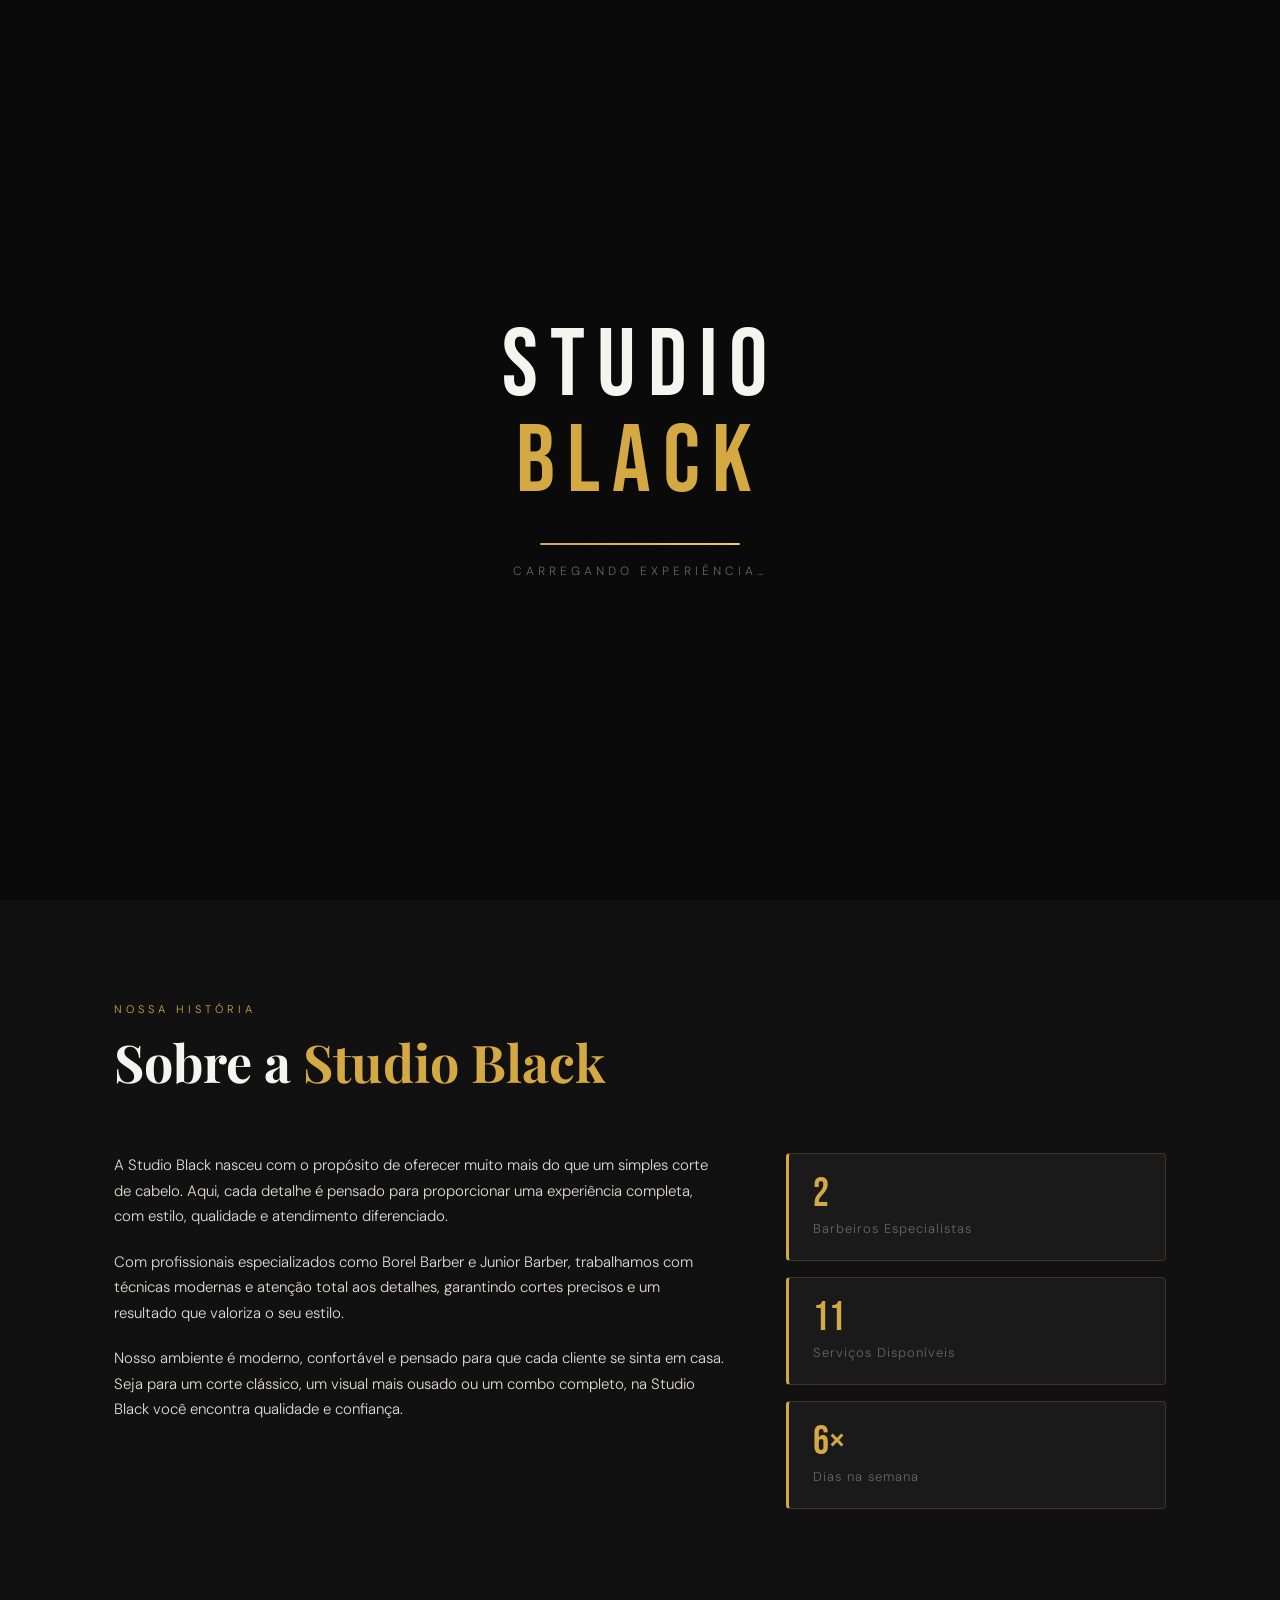
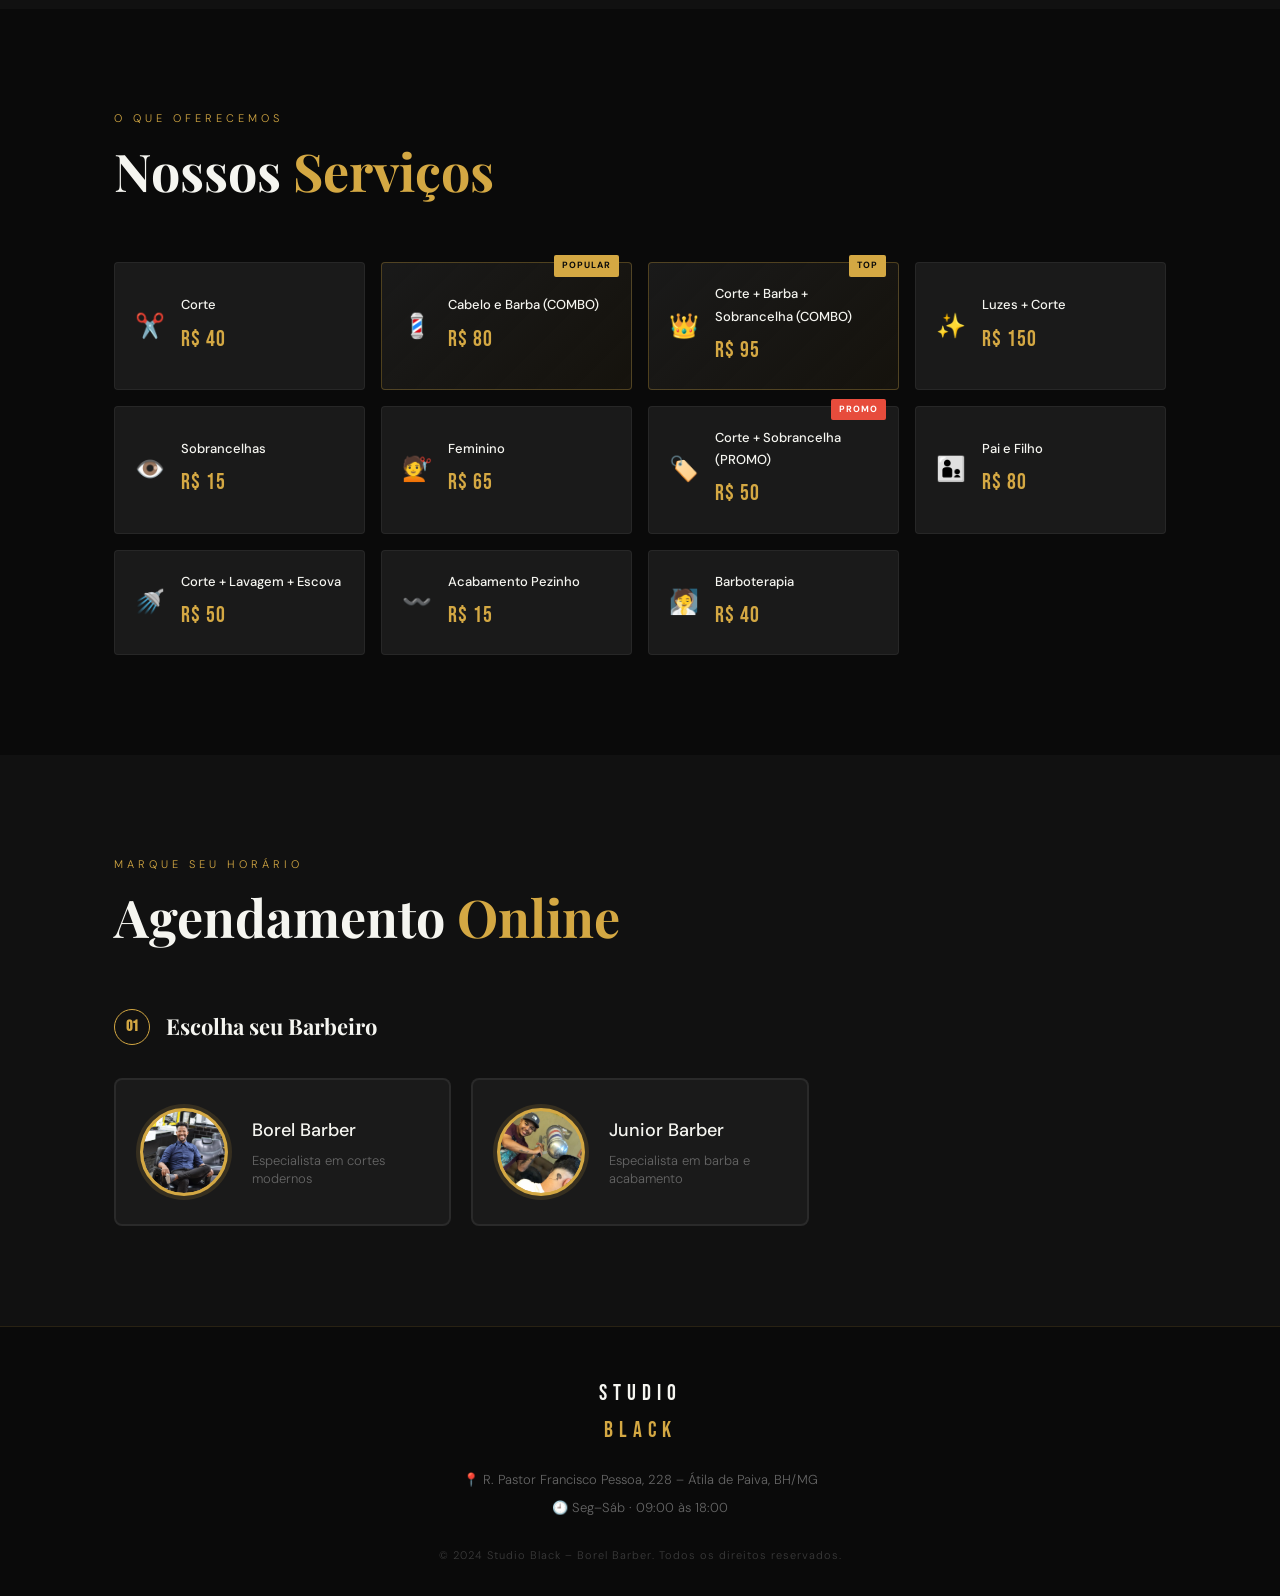
==== docs/index.html @ de5597bc "Resolvendo Erros" ====
<!DOCTYPE html>
<html lang="pt-BR">

<head>
  <meta charset="UTF-8" />
  <meta name="viewport" content="width=device-width, initial-scale=1.0" />
  <title>Studio Black – Borel Barber</title>
  <link rel="preconnect" href="https://fonts.googleapis.com">
  <link rel="preconnect" href="https://fonts.gstatic.com" crossorigin>
  <link
    href="https://fonts.googleapis.com/css2?family=Bebas+Neue&family=Playfair+Display:ital,wght@0,400;0,700;1,400&family=DM+Sans:wght@300;400;500&display=swap"
    rel="stylesheet">
  <link rel="stylesheet" href="style.css" />
</head>

<body>

  <!-- ===== LOADER ===== -->
  <div id="loader">
    <div class="loader-inner">
      <div class="loader-logo">
        <span class="loader-sb">STUDIO</span>
        <span class="loader-black">BLACK</span>
      </div>
      <div class="loader-bar-track">
        <div class="loader-bar"></div>
      </div>
      <p class="loader-tagline">Carregando experiência…</p>
    </div>
  </div>

  <!-- ===== HEADER ===== -->
  <header id="header">
    <div class="header-inner">
      <div class="logo">
        <span class="logo-studio">STUDIO</span>
        <span class="logo-black">BLACK</span>
      </div>
      <nav>
        <a href="#sobre">Sobre</a>
        <a href="#servicos">Serviços</a>
        <a href="#agendar" class="nav-cta">Agendar</a>
      </nav>
    </div>
  </header>

  <!-- ===== HERO ===== -->
  <section id="hero">
    <div class="hero-bg-text">BARBER</div>
    <div class="hero-content">
      <p class="hero-sub reveal">Belo Horizonte · Est. 2024</p>
      <h1 class="hero-title reveal">
        <span>Precisão.</span>
        <span class="gold">Estilo.</span>
        <span>Confiança.</span>
      </h1>
      <p class="hero-desc reveal">Experiência premium em cada detalhe do seu visual.</p>
      <a href="#agendar" class="btn-primary reveal">Agendar Agora</a>
    </div>
    <div class="hero-deco">
      <div class="deco-line"></div>
      <div class="deco-circle"></div>
    </div>
    <div class="hero-address reveal">
      <svg width="14" height="14" viewBox="0 0 24 24" fill="none" stroke="currentColor" stroke-width="2">
        <path d="M21 10c0 7-9 13-9 13s-9-6-9-13a9 9 0 0118 0z" />
        <circle cx="12" cy="10" r="3" />
      </svg>
      R. Pastor Francisco Pessoa, 228 – Átila de Paiva, BH/MG
    </div>
  </section>

  <!-- ===== SOBRE ===== -->
  <section id="sobre">
    <div class="container">
      <div class="section-label">Nossa História</div>
      <h2 class="section-title">Sobre a <span class="gold">Studio Black</span></h2>
      <div class="sobre-grid">
        <div class="sobre-text">
          <p>A Studio Black nasceu com o propósito de oferecer muito mais do que um simples corte de cabelo. Aqui, cada
            detalhe é pensado para proporcionar uma experiência completa, com estilo, qualidade e atendimento
            diferenciado.</p>
          <p>Com profissionais especializados como Borel Barber e Junior Barber, trabalhamos com técnicas modernas e
            atenção total aos detalhes, garantindo cortes precisos e um resultado que valoriza o seu estilo.</p>
          <p>Nosso ambiente é moderno, confortável e pensado para que cada cliente se sinta em casa. Seja para um corte
            clássico, um visual mais ousado ou um combo completo, na Studio Black você encontra qualidade e confiança.
          </p>
        </div>
        <div class="sobre-stats">
          <div class="stat-card">
            <span class="stat-num">2</span>
            <span class="stat-label">Barbeiros Especialistas</span>
          </div>
          <div class="stat-card">
            <span class="stat-num">11</span>
            <span class="stat-label">Serviços Disponíveis</span>
          </div>
          <div class="stat-card">
            <span class="stat-num">6×</span>
            <span class="stat-label">Dias na semana</span>
          </div>
        </div>
      </div>
    </div>
  </section>

  <!-- ===== SERVIÇOS ===== -->
  <section id="servicos">
    <div class="container">
      <div class="section-label">O que oferecemos</div>
      <h2 class="section-title">Nossos <span class="gold">Serviços</span></h2>
      <div class="servicos-grid">
        <div class="servico-card">
          <div class="servico-icon">✂️</div>
          <div class="servico-info">
            <span class="servico-nome">Corte</span>
            <span class="servico-preco">R$ 40</span>
          </div>
        </div>
        <div class="servico-card highlight">
          <div class="servico-icon">💈</div>
          <div class="servico-info">
            <span class="servico-nome">Cabelo e Barba (COMBO)</span>
            <span class="servico-preco">R$ 80</span>
          </div>
          <span class="badge">Popular</span>
        </div>
        <div class="servico-card highlight">
          <div class="servico-icon">👑</div>
          <div class="servico-info">
            <span class="servico-nome">Corte + Barba + Sobrancelha (COMBO)</span>
            <span class="servico-preco">R$ 95</span>
          </div>
          <span class="badge">Top</span>
        </div>
        <div class="servico-card">
          <div class="servico-icon">✨</div>
          <div class="servico-info">
            <span class="servico-nome">Luzes + Corte</span>
            <span class="servico-preco">R$ 150</span>
          </div>
        </div>
        <div class="servico-card">
          <div class="servico-icon">👁️</div>
          <div class="servico-info">
            <span class="servico-nome">Sobrancelhas</span>
            <span class="servico-preco">R$ 15</span>
          </div>
        </div>
        <div class="servico-card">
          <div class="servico-icon">💇</div>
          <div class="servico-info">
            <span class="servico-nome">Feminino</span>
            <span class="servico-preco">R$ 65</span>
          </div>
        </div>
        <div class="servico-card">
          <div class="servico-icon">🏷️</div>
          <div class="servico-info">
            <span class="servico-nome">Corte + Sobrancelha (PROMO)</span>
            <span class="servico-preco">R$ 50</span>
          </div>
          <span class="badge promo">Promo</span>
        </div>
        <div class="servico-card">
          <div class="servico-icon">👨‍👦</div>
          <div class="servico-info">
            <span class="servico-nome">Pai e Filho</span>
            <span class="servico-preco">R$ 80</span>
          </div>
        </div>
        <div class="servico-card">
          <div class="servico-icon">🚿</div>
          <div class="servico-info">
            <span class="servico-nome">Corte + Lavagem + Escova</span>
            <span class="servico-preco">R$ 50</span>
          </div>
        </div>
        <div class="servico-card">
          <div class="servico-icon">〰️</div>
          <div class="servico-info">
            <span class="servico-nome">Acabamento Pezinho</span>
            <span class="servico-preco">R$ 15</span>
          </div>
        </div>
        <div class="servico-card">
          <div class="servico-icon">🧖</div>
          <div class="servico-info">
            <span class="servico-nome">Barboterapia</span>
            <span class="servico-preco">R$ 40</span>
          </div>
        </div>
      </div>
    </div>
  </section>

  <!-- ===== AGENDAMENTO ===== -->
  <section id="agendar">
    <div class="container">
      <div class="section-label">Marque seu horário</div>
      <h2 class="section-title">Agendamento <span class="gold">Online</span></h2>

      <!-- PASSO 1: Escolher Barbeiro -->
      <div id="step1" class="step active">
        <h3 class="step-title"><span class="step-num">01</span> Escolha seu Barbeiro</h3>
        <div class="barbeiros-grid">
          <div class="barbeiro-card" data-barbeiro="Borel Barber" data-tel="553181126249"
            onclick="selecionarBarbeiro(this)">
            <div class="barbeiro-avatar">
              <img src="borel.jpeg" alt="Borel Barber"
                onerror="this.style.display='none';this.parentElement.setAttribute('data-fallback','B')" />
            </div>
            <div class="barbeiro-info">
              <h4>Borel Barber</h4>
              <p>Especialista em cortes modernos</p>
            </div>
            <div class="barbeiro-check">✓</div>
          </div>
          <div class="barbeiro-card" data-barbeiro="Junior Barber" data-tel="553192027328"
            onclick="selecionarBarbeiro(this)">
            <div class="barbeiro-avatar">
              <img src="junior.jpeg" alt="Junior Barber"
                onerror="this.style.display='none';this.parentElement.setAttribute('data-fallback','J')" />
            </div>
            <div class="barbeiro-info">
              <h4>Junior Barber</h4>
              <p>Especialista em barba e acabamento</p>
            </div>
            <div class="barbeiro-check">✓</div>
          </div>
        </div>
      </div>

      <!-- PASSO 2: Escolher Serviço -->
      <div id="step2" class="step">
        <h3 class="step-title"><span class="step-num">02</span> Escolha o Serviço</h3>
        <div class="servicos-lista" id="servicos-lista">
          <!-- gerado via JS -->
        </div>
        <button class="btn-back" onclick="voltarStep(1)">← Voltar</button>
      </div>

      <!-- PASSO 3: Escolher Data -->
      <div id="step3" class="step">
        <h3 class="step-title"><span class="step-num">03</span> Escolha a Data</h3>
        <div class="calendario" id="calendario">
          <!-- gerado via JS -->
        </div>
        <button class="btn-back" onclick="voltarStep(2)">← Voltar</button>
      </div>

      <!-- PASSO 4: Escolher Horário -->
      <div id="step4" class="step">
        <h3 class="step-title"><span class="step-num">04</span> Escolha o Horário</h3>
        <div id="horarios-loading" class="loading-msg" style="display:none">
          <div class="spinner"></div> Verificando horários disponíveis…
        </div>
        <div class="horarios-grid" id="horarios-grid">
          <!-- gerado via JS -->
        </div>
        <button class="btn-back" onclick="voltarStep(3)">← Voltar</button>
      </div>

      <!-- RESUMO -->
      <div id="step-resumo" class="step">
        <h3 class="step-title"><span class="step-num">✓</span> Confirme seu Agendamento</h3>
        <div class="resumo-card">
          <div class="resumo-linha"><span>Barbeiro</span><strong id="r-barbeiro">—</strong></div>
          <div class="resumo-linha"><span>Serviço</span><strong id="r-servico">—</strong></div>
          <div class="resumo-linha"><span>Data</span><strong id="r-data">—</strong></div>
          <div class="resumo-linha"><span>Horário</span><strong id="r-horario">—</strong></div>
        </div>
        <div id="resumo-feedback" class="resumo-feedback"></div>
        <div class="resumo-actions">
          <button class="btn-back" onclick="voltarStep(4)">← Voltar</button>
          <button class="btn-primary" id="btn-confirmar" onclick="confirmarAgendamento()">
            Confirmar e ir ao WhatsApp
          </button>
        </div>
      </div>

    </div>
  </section>

  <!-- ===== FOOTER ===== -->
  <footer>
    <div class="container footer-inner">
      <div class="footer-logo">
        <span class="logo-studio">STUDIO</span>
        <span class="logo-black">BLACK</span>
      </div>
      <div class="footer-info">
        <p>📍 R. Pastor Francisco Pessoa, 228 – Átila de Paiva, BH/MG</p>
        <p>🕘 Seg–Sáb · 09:00 às 18:00</p>
      </div>
      <div class="footer-copy">
        © 2024 Studio Black – Borel Barber. Todos os direitos reservados.
      </div>
    </div>
  </footer>

  <script src="script.js"></script>
</body>

</html>
---- docs/style.css ----
/* =============================================
   STUDIO BLACK – style.css
   Tema: Preto / Amarelo-Ouro / Branco
   ============================================= */

/* ── Reset & Base ── */
*,
*::before,
*::after {
  box-sizing: border-box;
  margin: 0;
  padding: 0;
}

:root {
  --black: #0a0a0a;
  --black2: #111111;
  --black3: #1a1a1a;
  --gold: #d4a843;
  --gold-lt: #f0c866;
  --white: #f5f5f0;
  --white2: #e0ddd6;
  --gray: #666;
  --font-display: 'Bebas Neue', sans-serif;
  --font-serif: 'Playfair Display', serif;
  --font-body: 'DM Sans', sans-serif;
  --radius: 4px;
  --transition: .3s ease;
}

html {
  scroll-behavior: smooth;
}

body {
  background: var(--black);
  color: var(--white);
  font-family: var(--font-body);
  font-weight: 300;
  line-height: 1.7;
  overflow-x: hidden;
}

.container {
  max-width: 1100px;
  margin: 0 auto;
  padding: 0 24px;
}

.gold {
  color: var(--gold);
}

/* ── LOADER ── */
#loader {
  position: fixed;
  inset: 0;
  background: var(--black);
  display: flex;
  align-items: center;
  justify-content: center;
  z-index: 9999;
  transition: opacity .6s ease, visibility .6s ease;
}

#loader.hidden {
  opacity: 0;
  visibility: hidden;
  pointer-events: none;
}

.loader-inner {
  text-align: center;
}

.loader-logo {
  display: flex;
  flex-direction: column;
  align-items: center;
  gap: 0;
  margin-bottom: 32px;
  animation: logoReveal 1s cubic-bezier(.22, 1, .36, 1) both;
}

.loader-sb {
  font-family: var(--font-display);
  font-size: clamp(52px, 10vw, 96px);
  color: var(--white);
  letter-spacing: 12px;
  line-height: 1;
}

.loader-black {
  font-family: var(--font-display);
  font-size: clamp(52px, 10vw, 96px);
  color: var(--gold);
  letter-spacing: 12px;
  line-height: 1;
}

.loader-bar-track {
  width: 200px;
  height: 2px;
  background: var(--black3);
  border-radius: 2px;
  overflow: hidden;
  margin: 0 auto 16px;
}

.loader-bar {
  height: 100%;
  background: linear-gradient(90deg, var(--gold), var(--gold-lt));
  animation: barFill 1.6s ease-out forwards;
  width: 0%;
}

.loader-tagline {
  font-family: var(--font-body);
  font-size: 12px;
  letter-spacing: 4px;
  text-transform: uppercase;
  color: var(--gray);
  animation: fadeIn .8s ease 1s both;
}

@keyframes logoReveal {
  from {
    opacity: 0;
    transform: translateY(24px);
  }

  to {
    opacity: 1;
    transform: translateY(0);
  }
}

@keyframes barFill {
  to {
    width: 100%;
  }
}

@keyframes fadeIn {
  from {
    opacity: 0;
  }

  to {
    opacity: 1;
  }
}

/* ── HEADER ── */
#header {
  position: fixed;
  top: 0;
  left: 0;
  right: 0;
  z-index: 100;
  padding: 18px 0;
  background: rgba(10, 10, 10, .85);
  backdrop-filter: blur(12px);
  border-bottom: 1px solid rgba(212, 168, 67, .15);
  transition: padding var(--transition);
}

#header.scrolled {
  padding: 12px 0;
}

.header-inner {
  max-width: 1100px;
  margin: 0 auto;
  padding: 0 24px;
  display: flex;
  align-items: center;
  justify-content: space-between;
}

.logo {
  display: flex;
  flex-direction: column;
  line-height: 1;
}

.logo-studio {
  font-family: var(--font-display);
  font-size: 20px;
  color: var(--white);
  letter-spacing: 6px;
}

.logo-black {
  font-family: var(--font-display);
  font-size: 20px;
  color: var(--gold);
  letter-spacing: 6px;
}

nav {
  display: flex;
  align-items: center;
  gap: 32px;
}

nav a {
  color: var(--white2);
  text-decoration: none;
  font-size: 13px;
  letter-spacing: 2px;
  text-transform: uppercase;
  transition: color var(--transition);
}

nav a:hover {
  color: var(--gold);
}

nav a.nav-cta {
  background: var(--gold);
  color: var(--black);
  padding: 8px 20px;
  font-weight: 500;
  letter-spacing: 1px;
  border-radius: var(--radius);
  transition: background var(--transition), transform var(--transition);
}

nav a.nav-cta:hover {
  background: var(--gold-lt);
  transform: translateY(-1px);
}

/* ── HERO ── */
#hero {
  min-height: 100vh;
  display: flex;
  align-items: center;
  justify-content: center;
  position: relative;
  overflow: hidden;
  padding: 100px 24px 60px;
}

.hero-bg-text {
  position: absolute;
  font-family: var(--font-display);
  font-size: clamp(120px, 22vw, 280px);
  color: rgba(212, 168, 67, .04);
  letter-spacing: 20px;
  user-select: none;
  top: 50%;
  transform: translateY(-50%);
  white-space: nowrap;
  pointer-events: none;
}

.hero-content {
  position: relative;
  z-index: 2;
  text-align: center;
  max-width: 700px;
}

.hero-sub {
  font-size: 12px;
  letter-spacing: 5px;
  text-transform: uppercase;
  color: var(--gold);
  margin-bottom: 16px;
}

.hero-title {
  font-family: var(--font-display);
  font-size: clamp(56px, 10vw, 110px);
  line-height: .95;
  display: flex;
  flex-direction: column;
  margin-bottom: 24px;
}

.hero-title span {
  display: block;
}

.hero-desc {
  font-size: 16px;
  color: var(--white2);
  margin-bottom: 40px;
}

.btn-primary {
  display: inline-block;
  background: var(--gold);
  color: var(--black);
  font-family: var(--font-body);
  font-weight: 500;
  font-size: 14px;
  letter-spacing: 2px;
  text-transform: uppercase;
  text-decoration: none;
  padding: 16px 40px;
  border: none;
  cursor: pointer;
  border-radius: var(--radius);
  transition: background var(--transition), transform var(--transition), box-shadow var(--transition);
}

.btn-primary:hover {
  background: var(--gold-lt);
  transform: translateY(-2px);
  box-shadow: 0 8px 24px rgba(212, 168, 67, .3);
}

.hero-deco {
  position: absolute;
  inset: 0;
  pointer-events: none;
  z-index: 1;
}

.deco-line {
  position: absolute;
  right: 8%;
  top: 20%;
  width: 1px;
  height: 180px;
  background: linear-gradient(to bottom, transparent, var(--gold), transparent);
  opacity: .4;
}

.deco-circle {
  position: absolute;
  right: calc(8% - 24px);
  top: calc(20% + 160px);
  width: 48px;
  height: 48px;
  border: 1px solid rgba(212, 168, 67, .3);
  border-radius: 50%;
}

.hero-address {
  position: absolute;
  bottom: 32px;
  left: 50%;
  transform: translateX(-50%);
  font-size: 12px;
  letter-spacing: 1px;
  color: var(--gray);
  display: flex;
  align-items: center;
  gap: 6px;
  white-space: nowrap;
  z-index: 2;
}

/* ── REVEAL ANIMATION ── */
.reveal {
  opacity: 0;
  transform: translateY(20px);
  transition: opacity .7s ease, transform .7s ease;
}

.reveal.visible {
  opacity: 1;
  transform: translateY(0);
}

/* ── SECTIONS ── */
section {
  padding: 100px 0;
}

.section-label {
  font-size: 11px;
  letter-spacing: 4px;
  text-transform: uppercase;
  color: var(--gold);
  margin-bottom: 12px;
}

.section-title {
  font-family: var(--font-serif);
  font-size: clamp(32px, 5vw, 52px);
  font-weight: 700;
  margin-bottom: 60px;
  line-height: 1.2;
}

/* ── SOBRE ── */
#sobre {
  background: var(--black2);
}

.sobre-grid {
  display: grid;
  grid-template-columns: 1fr 380px;
  gap: 60px;
  align-items: start;
}

.sobre-text p {
  color: var(--white2);
  margin-bottom: 20px;
  font-size: 15px;
}

.sobre-stats {
  display: flex;
  flex-direction: column;
  gap: 16px;
}

.stat-card {
  background: var(--black3);
  border: 1px solid rgba(212, 168, 67, .2);
  border-left: 3px solid var(--gold);
  padding: 20px 24px;
  display: flex;
  flex-direction: column;
  gap: 4px;
  border-radius: var(--radius);
  transition: border-color var(--transition), transform var(--transition);
}

.stat-card:hover {
  border-color: var(--gold);
  transform: translateX(4px);
}

.stat-num {
  font-family: var(--font-display);
  font-size: 40px;
  color: var(--gold);
  line-height: 1;
}

.stat-label {
  font-size: 13px;
  color: var(--gray);
  letter-spacing: 1px;
}

/* ── SERVIÇOS (vitrine) ── */
#servicos {
  background: var(--black);
}

.servicos-grid {
  display: grid;
  grid-template-columns: repeat(auto-fill, minmax(240px, 1fr));
  gap: 16px;
}

.servico-card {
  background: var(--black3);
  border: 1px solid rgba(255, 255, 255, .06);
  border-radius: var(--radius);
  padding: 20px;
  display: flex;
  align-items: center;
  gap: 16px;
  position: relative;
  transition: border-color var(--transition), transform var(--transition), box-shadow var(--transition);
}

.servico-card:hover {
  border-color: rgba(212, 168, 67, .4);
  transform: translateY(-2px);
  box-shadow: 0 8px 24px rgba(0, 0, 0, .3);
}

.servico-card.highlight {
  border-color: rgba(212, 168, 67, .3);
  background: linear-gradient(135deg, var(--black3), rgba(212, 168, 67, .06));
}

.servico-icon {
  font-size: 24px;
}

.servico-info {
  display: flex;
  flex-direction: column;
  gap: 4px;
}

.servico-nome {
  font-size: 13px;
  font-weight: 500;
  color: var(--white);
}

.servico-preco {
  font-family: var(--font-display);
  font-size: 22px;
  color: var(--gold);
  letter-spacing: 1px;
}

.badge {
  position: absolute;
  top: -8px;
  right: 12px;
  background: var(--gold);
  color: var(--black);
  font-size: 9px;
  font-weight: 700;
  letter-spacing: 1px;
  text-transform: uppercase;
  padding: 3px 8px;
  border-radius: 2px;
}

.badge.promo {
  background: #e74c3c;
  color: #fff;
}

/* ── AGENDAMENTO ── */
#agendar {
  background: var(--black2);
}

/* Steps */
.step {
  display: none;
  animation: stepIn .4s ease both;
}

.step.active {
  display: block;
}

@keyframes stepIn {
  from {
    opacity: 0;
    transform: translateY(16px);
  }

  to {
    opacity: 1;
    transform: translateY(0);
  }
}

.step-title {
  font-family: var(--font-serif);
  font-size: 22px;
  margin-bottom: 32px;
  display: flex;
  align-items: center;
  gap: 16px;
  color: var(--white);
}

.step-num {
  display: inline-flex;
  align-items: center;
  justify-content: center;
  width: 36px;
  height: 36px;
  border: 1px solid var(--gold);
  border-radius: 50%;
  font-family: var(--font-display);
  font-size: 16px;
  color: var(--gold);
  flex-shrink: 0;
}

/* Barbeiros */
.barbeiros-grid {
  display: grid;
  grid-template-columns: repeat(auto-fill, minmax(280px, 1fr));
  gap: 20px;
}

.barbeiro-card {
  background: var(--black3);
  border: 2px solid rgba(255, 255, 255, .07);
  border-radius: 8px;
  padding: 28px 24px;
  cursor: pointer;
  display: flex;
  align-items: center;
  gap: 24px;
  position: relative;
  transition: border-color var(--transition), transform var(--transition), box-shadow var(--transition);
  min-height: 120px;
}

.barbeiro-card:hover {
  border-color: var(--gold);
  transform: translateY(-3px);
  box-shadow: 0 12px 32px rgba(0, 0, 0, .4);
}

.barbeiro-card.selected {
  border-color: var(--gold);
  background: linear-gradient(135deg, var(--black3), rgba(212, 168, 67, .08));
}

.barbeiro-avatar {
  width: 88px;
  height: 88px;
  background: var(--gold);
  color: var(--black);
  font-family: var(--font-display);
  font-size: 36px;
  border-radius: 50%;
  display: flex;
  align-items: center;
  justify-content: center;
  flex-shrink: 0;
  overflow: hidden;
  border: 3px solid var(--gold);
  box-shadow: 0 0 0 4px rgba(212, 168, 67, .15);
}

.barbeiro-avatar img {
  width: 100%;
  height: 100%;
  object-fit: cover;
  object-position: center top;
  border-radius: 50%;
  display: block;
}

/* Fallback: mostra letra se imagem falhar */
.barbeiro-avatar[data-fallback]::after {
  content: attr(data-fallback);
  font-family: var(--font-display);
  font-size: 36px;
  color: var(--black);
}

.barbeiro-info {
  flex: 1;
  min-width: 0;
}

.barbeiro-info h4 {
  font-size: 18px;
  font-weight: 500;
  margin-bottom: 6px;
  white-space: nowrap;
}

.barbeiro-info p {
  font-size: 13px;
  color: var(--gray);
  line-height: 1.4;
}

.barbeiro-check {
  position: absolute;
  top: 12px;
  right: 14px;
  width: 24px;
  height: 24px;
  background: var(--gold);
  color: var(--black);
  border-radius: 50%;
  display: flex;
  align-items: center;
  justify-content: center;
  font-size: 13px;
  font-weight: 700;
  opacity: 0;
  transition: opacity var(--transition);
}

.barbeiro-card.selected .barbeiro-check {
  opacity: 1;
}

/* Serviços lista */
.servicos-lista {
  display: grid;
  grid-template-columns: repeat(auto-fill, minmax(240px, 1fr));
  gap: 12px;
  margin-bottom: 28px;
}

.servico-item {
  background: var(--black3);
  border: 2px solid rgba(255, 255, 255, .07);
  border-radius: var(--radius);
  padding: 16px 20px;
  cursor: pointer;
  display: flex;
  justify-content: space-between;
  align-items: center;
  transition: border-color var(--transition), transform var(--transition);
}

.servico-item:hover {
  border-color: var(--gold);
  transform: translateY(-1px);
}

.servico-item.selected {
  border-color: var(--gold);
  background: rgba(212, 168, 67, .08);
}

.servico-item-nome {
  font-size: 14px;
  font-weight: 400;
}

.servico-item-preco {
  font-family: var(--font-display);
  font-size: 18px;
  color: var(--gold);
}

/* Calendário */
.calendario {
  display: flex;
  gap: 12px;
  flex-wrap: wrap;
  margin-bottom: 28px;
}

.dia-card {
  background: var(--black3);
  border: 2px solid rgba(255, 255, 255, .07);
  border-radius: var(--radius);
  padding: 14px 20px;
  cursor: pointer;
  text-align: center;
  min-width: 90px;
  transition: border-color var(--transition), transform var(--transition);
}

.dia-card:hover:not(.domingo) {
  border-color: var(--gold);
  transform: translateY(-2px);
}

.dia-card.selected {
  border-color: var(--gold);
  background: rgba(212, 168, 67, .08);
}

.dia-card.domingo {
  opacity: .35;
  cursor: not-allowed;
}

.dia-num {
  font-family: var(--font-display);
  font-size: 28px;
  color: var(--white);
  line-height: 1;
}

.dia-nome {
  font-size: 11px;
  letter-spacing: 1px;
  text-transform: uppercase;
  color: var(--gray);
  margin-top: 4px;
}

.dia-card.domingo .dia-nome {
  color: #e74c3c;
}

/* Horários */
.horarios-grid {
  display: flex;
  flex-wrap: wrap;
  gap: 12px;
  margin-bottom: 28px;
}

.horario-btn {
  background: var(--black3);
  border: 2px solid rgba(255, 255, 255, .07);
  color: var(--white);
  font-family: var(--font-body);
  font-size: 14px;
  padding: 10px 20px;
  border-radius: var(--radius);
  cursor: pointer;
  transition: border-color var(--transition), background var(--transition), transform var(--transition);
}

.horario-btn:hover:not(:disabled) {
  border-color: var(--gold);
  transform: translateY(-1px);
}

.horario-btn.selected {
  border-color: var(--gold);
  background: rgba(212, 168, 67, .12);
  color: var(--gold);
}

.horario-btn:disabled {
  opacity: .3;
  cursor: not-allowed;
  text-decoration: line-through;
}

/* Loading */
.loading-msg {
  display: flex;
  align-items: center;
  gap: 12px;
  color: var(--gray);
  font-size: 14px;
  margin-bottom: 20px;
}

.spinner {
  width: 18px;
  height: 18px;
  border: 2px solid rgba(212, 168, 67, .3);
  border-top-color: var(--gold);
  border-radius: 50%;
  animation: spin .8s linear infinite;
}

@keyframes spin {
  to {
    transform: rotate(360deg);
  }
}

/* Resumo */
.resumo-card {
  background: var(--black3);
  border: 1px solid rgba(212, 168, 67, .25);
  border-radius: var(--radius);
  padding: 28px;
  margin-bottom: 28px;
}

.resumo-linha {
  display: flex;
  justify-content: space-between;
  align-items: center;
  padding: 12px 0;
  border-bottom: 1px solid rgba(255, 255, 255, .05);
  font-size: 15px;
}

.resumo-linha:last-child {
  border-bottom: none;
}

.resumo-linha span {
  color: var(--gray);
  font-size: 13px;
}

.resumo-linha strong {
  color: var(--white);
}

.resumo-feedback {
  margin-bottom: 20px;
  padding: 14px 20px;
  border-radius: var(--radius);
  font-size: 14px;
  display: none;
}

.resumo-feedback.error {
  background: rgba(231, 76, 60, .15);
  border: 1px solid rgba(231, 76, 60, .4);
  color: #e74c3c;
  display: block;
}

.resumo-feedback.success {
  background: rgba(39, 174, 96, .15);
  border: 1px solid rgba(39, 174, 96, .4);
  color: #27ae60;
  display: block;
}

.resumo-actions {
  display: flex;
  gap: 16px;
  align-items: center;
  flex-wrap: wrap;
}

/* Back btn */
.btn-back {
  background: transparent;
  border: 1px solid rgba(255, 255, 255, .15);
  color: var(--white2);
  font-family: var(--font-body);
  font-size: 13px;
  letter-spacing: 1px;
  padding: 10px 20px;
  border-radius: var(--radius);
  cursor: pointer;
  transition: border-color var(--transition), color var(--transition);
}

.btn-back:hover {
  border-color: var(--gold);
  color: var(--gold);
}

/* ── FOOTER ── */
footer {
  background: var(--black);
  border-top: 1px solid rgba(212, 168, 67, .15);
  padding: 48px 0 32px;
}

.footer-inner {
  display: flex;
  flex-direction: column;
  align-items: center;
  gap: 20px;
  text-align: center;
}

.footer-logo {
  display: flex;
  flex-direction: column;
  gap: 0;
}

.footer-logo .logo-studio,
.footer-logo .logo-black {
  font-family: var(--font-display);
  letter-spacing: 6px;
}

.footer-logo .logo-studio {
  font-size: 22px;
  color: var(--white);
}

.footer-logo .logo-black {
  font-size: 22px;
  color: var(--gold);
}

.footer-info p {
  font-size: 13px;
  color: var(--gray);
  margin-bottom: 6px;
}

.footer-copy {
  font-size: 11px;
  color: rgba(255, 255, 255, .2);
  letter-spacing: 1px;
}

/* ── RESPONSIVE ── */
@media (max-width: 768px) {
  nav {
    gap: 16px;
  }

  nav a:not(.nav-cta) {
    display: none;
  }

  .sobre-grid {
    grid-template-columns: 1fr;
  }

  .servicos-grid {
    grid-template-columns: 1fr;
  }

  .barbeiros-grid {
    grid-template-columns: 1fr;
  }

  .hero-title {
    font-size: clamp(48px, 14vw, 80px);
  }

  .hero-address {
    display: none;
  }
}

@media (max-width: 480px) {
  .calendario {
    gap: 8px;
  }

  .dia-card {
    min-width: 72px;
    padding: 10px 12px;
  }

  .resumo-actions {
    flex-direction: column;
  }

  .btn-primary {
    width: 100%;
    text-align: center;
  }
}
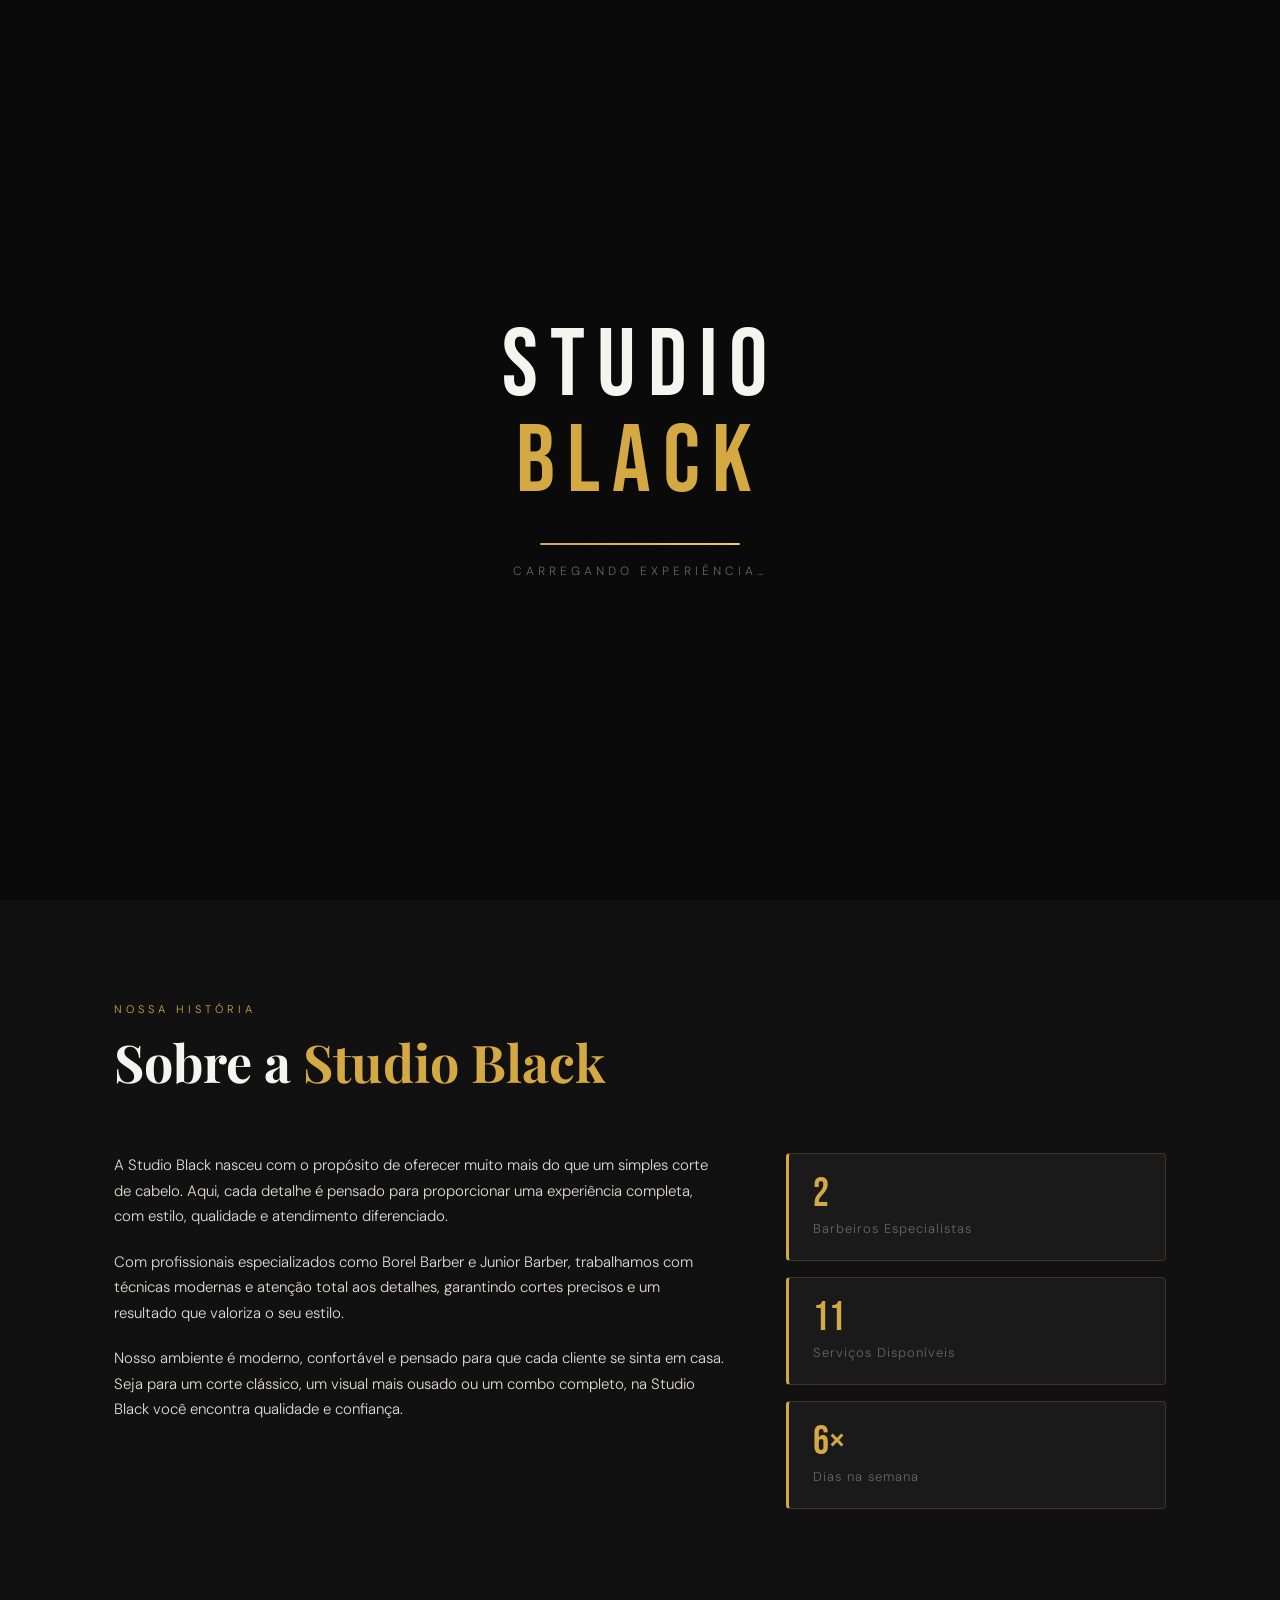
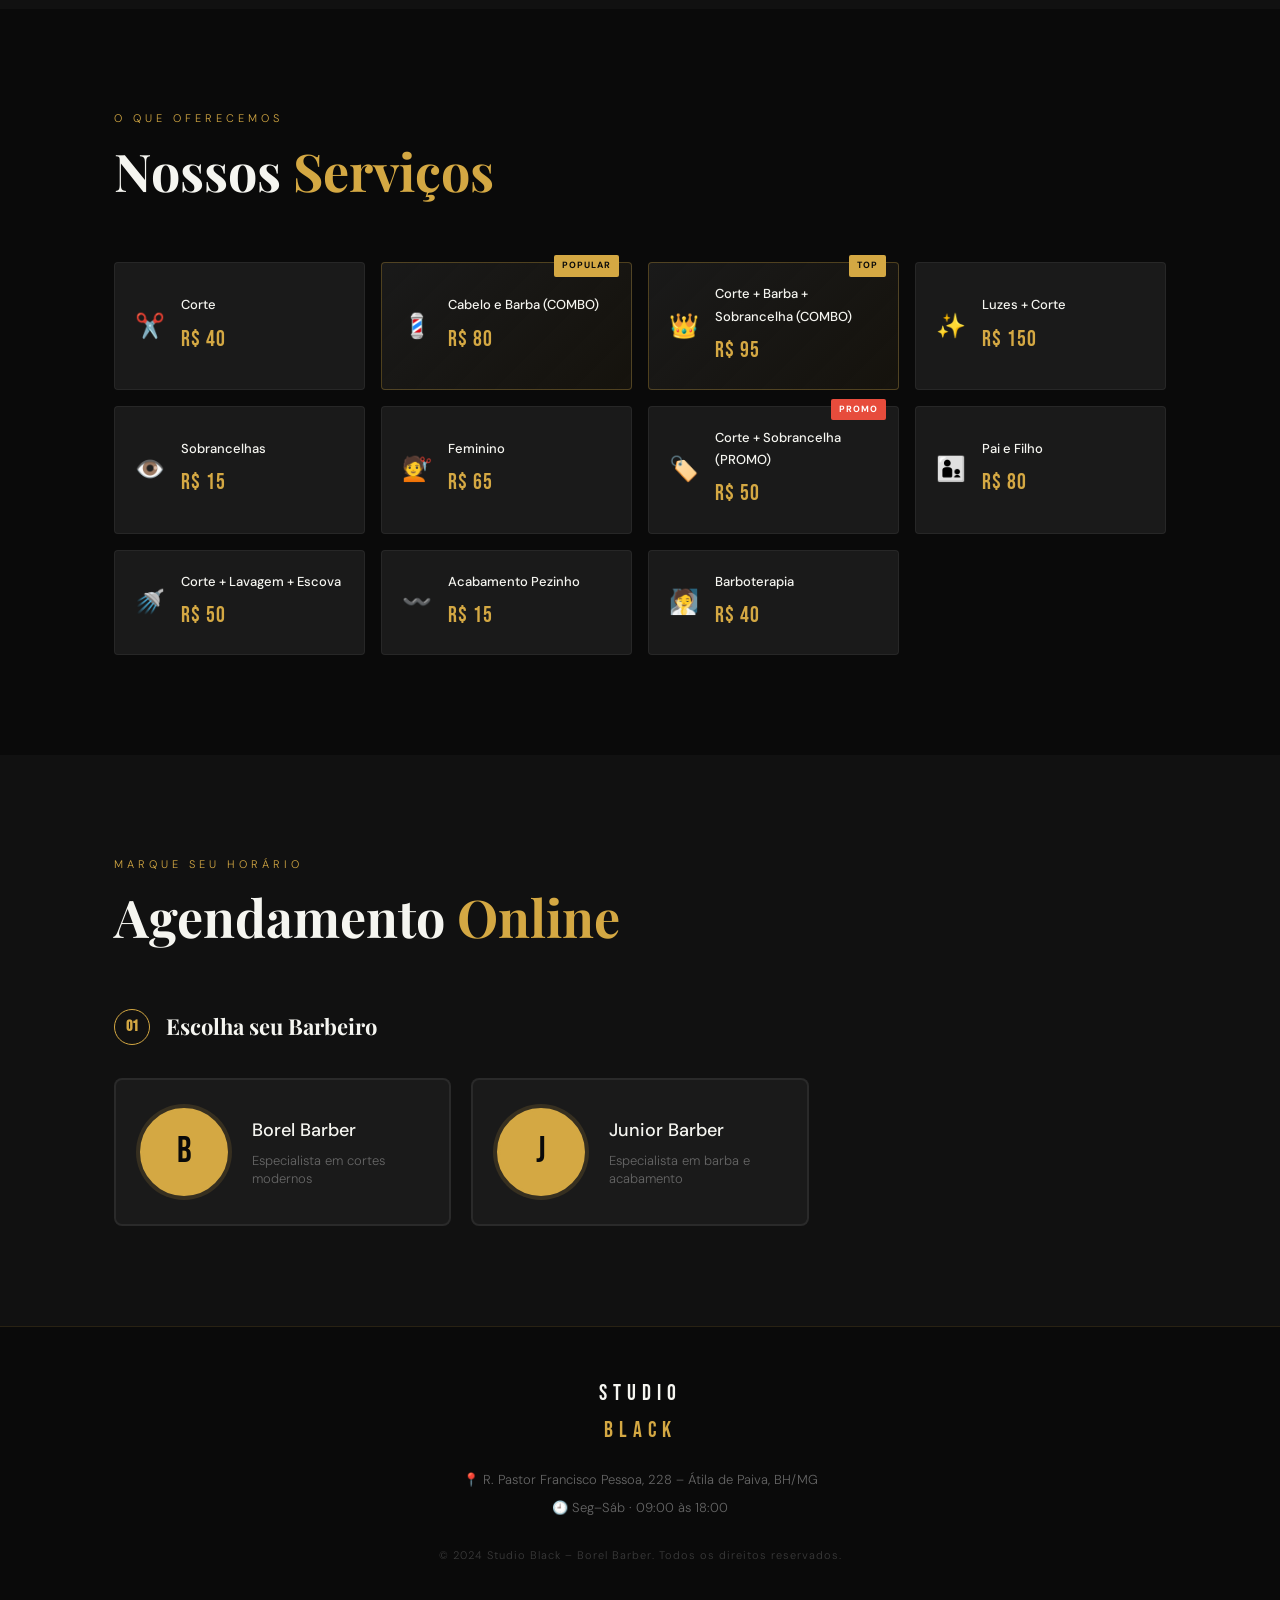
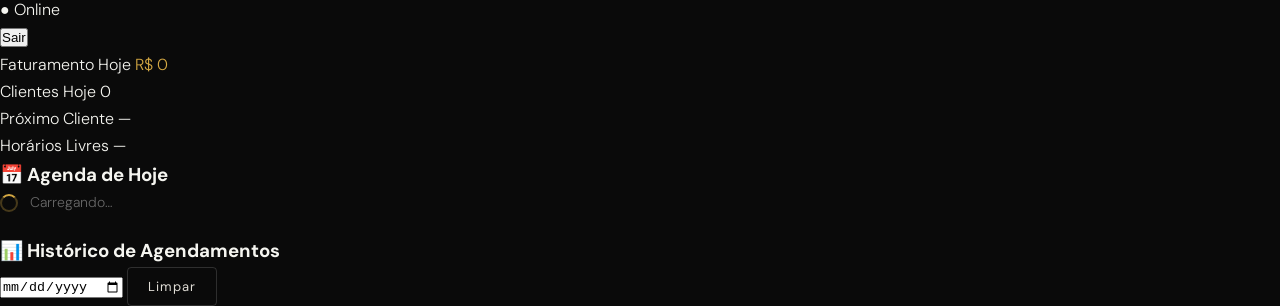
==== commit d67bf5af: "Add sistema Adm Nesse commit estou adicionando uma Landing Page com login para os proprietários tere" ====
--- a/docs/index.html
+++ b/docs/index.html
@@ -207,7 +207,7 @@
           <div class="barbeiro-card" data-barbeiro="Borel Barber" data-tel="553181126249"
             onclick="selecionarBarbeiro(this)">
             <div class="barbeiro-avatar">
-              <img src="borel.jpeg" alt="Borel Barber"
+              <img src="borel.jpg" alt="Borel Barber"
                 onerror="this.style.display='none';this.parentElement.setAttribute('data-fallback','B')" />
             </div>
             <div class="barbeiro-info">
@@ -219,7 +219,7 @@
           <div class="barbeiro-card" data-barbeiro="Junior Barber" data-tel="553192027328"
             onclick="selecionarBarbeiro(this)">
             <div class="barbeiro-avatar">
-              <img src="junior.jpeg" alt="Junior Barber"
+              <img src="junior.jpg" alt="Junior Barber"
                 onerror="this.style.display='none';this.parentElement.setAttribute('data-fallback','J')" />
             </div>
             <div class="barbeiro-info">
@@ -298,6 +298,57 @@
       </div>
     </div>
   </footer>
+  <div class="admin-topbar-info">
+    <span id="admin-nome-logado" class="admin-nome-logado"></span>
+    <span class="admin-dot">●</span>
+    <span class="admin-status">Online</span>
+  </div>
+  <button class="admin-sair-btn" onclick="adminSair()">Sair</button>
+  </div>
+  <div class="admin-body">
+    <div class="admin-kpis">
+      <div class="kpi-card">
+        <span class="kpi-label">Faturamento Hoje</span>
+        <span class="kpi-valor gold" id="kpi-faturamento">R$ 0</span>
+      </div>
+      <div class="kpi-card">
+        <span class="kpi-label">Clientes Hoje</span>
+        <span class="kpi-valor" id="kpi-clientes">0</span>
+      </div>
+      <div class="kpi-card">
+        <span class="kpi-label">Próximo Cliente</span>
+        <span class="kpi-valor" id="kpi-proximo">—</span>
+      </div>
+      <div class="kpi-card">
+        <span class="kpi-label">Horários Livres</span>
+        <span class="kpi-valor" id="kpi-livres">—</span>
+      </div>
+    </div>
+    <div class="admin-section">
+      <div class="admin-section-header">
+        <h3>📅 Agenda de Hoje</h3>
+        <span id="admin-data-hoje" class="admin-data-label"></span>
+      </div>
+      <div id="admin-loading" class="loading-msg">
+        <div class="spinner"></div> Carregando…
+      </div>
+      <div id="admin-agenda-hoje" class="admin-agenda-lista"></div>
+    </div>
+    <div class="admin-section">
+      <div class="admin-section-header">
+        <h3>📊 Histórico de Agendamentos</h3>
+        <div class="admin-filtro">
+          <input type="date" id="admin-filtro-data" onchange="adminFiltrarHistorico()" />
+          <button class="btn-back" onclick="adminLimparFiltro()">Limpar</button>
+        </div>
+      </div>
+      <div id="admin-historico-loading" class="loading-msg" style="display:none">
+        <div class="spinner"></div> Carregando…
+      </div>
+      <div id="admin-historico" class="admin-agenda-lista"></div>
+    </div>
+  </div>
+  </div>
 
   <script src="script.js"></script>
 </body>
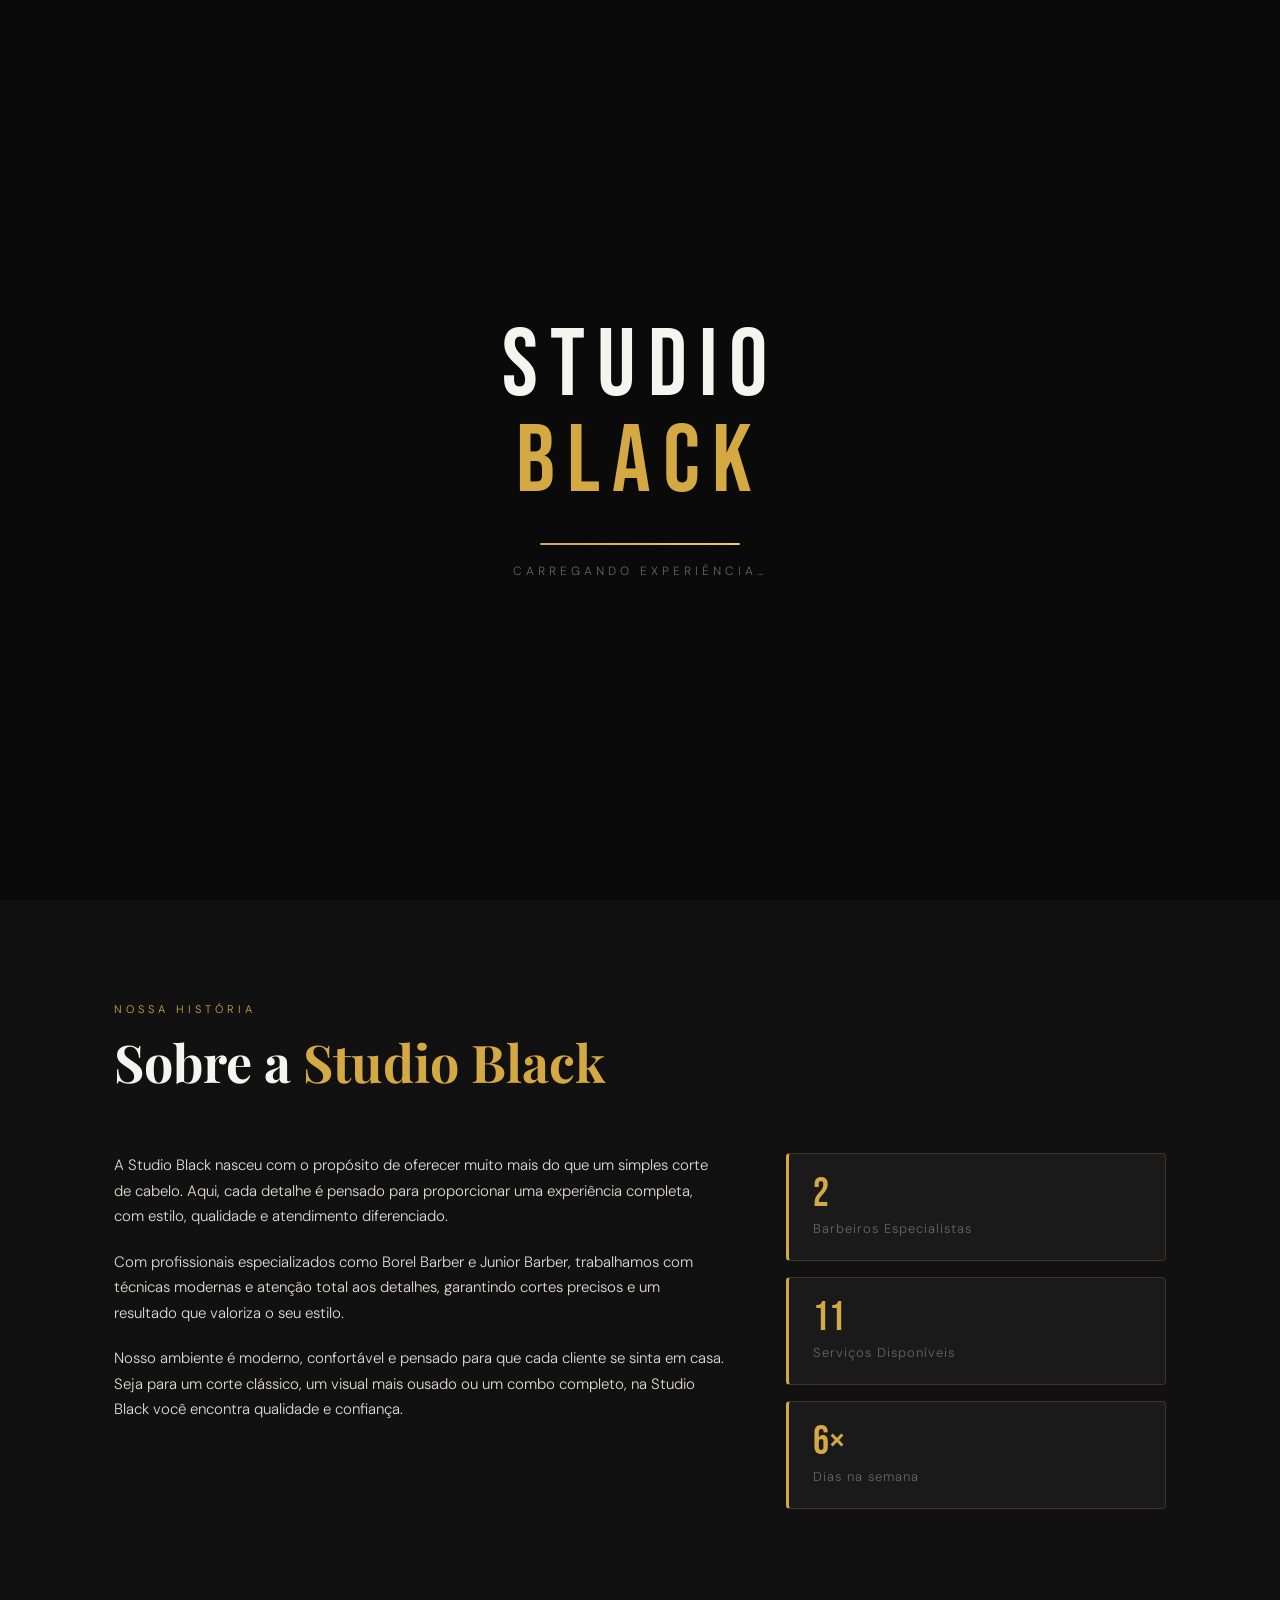
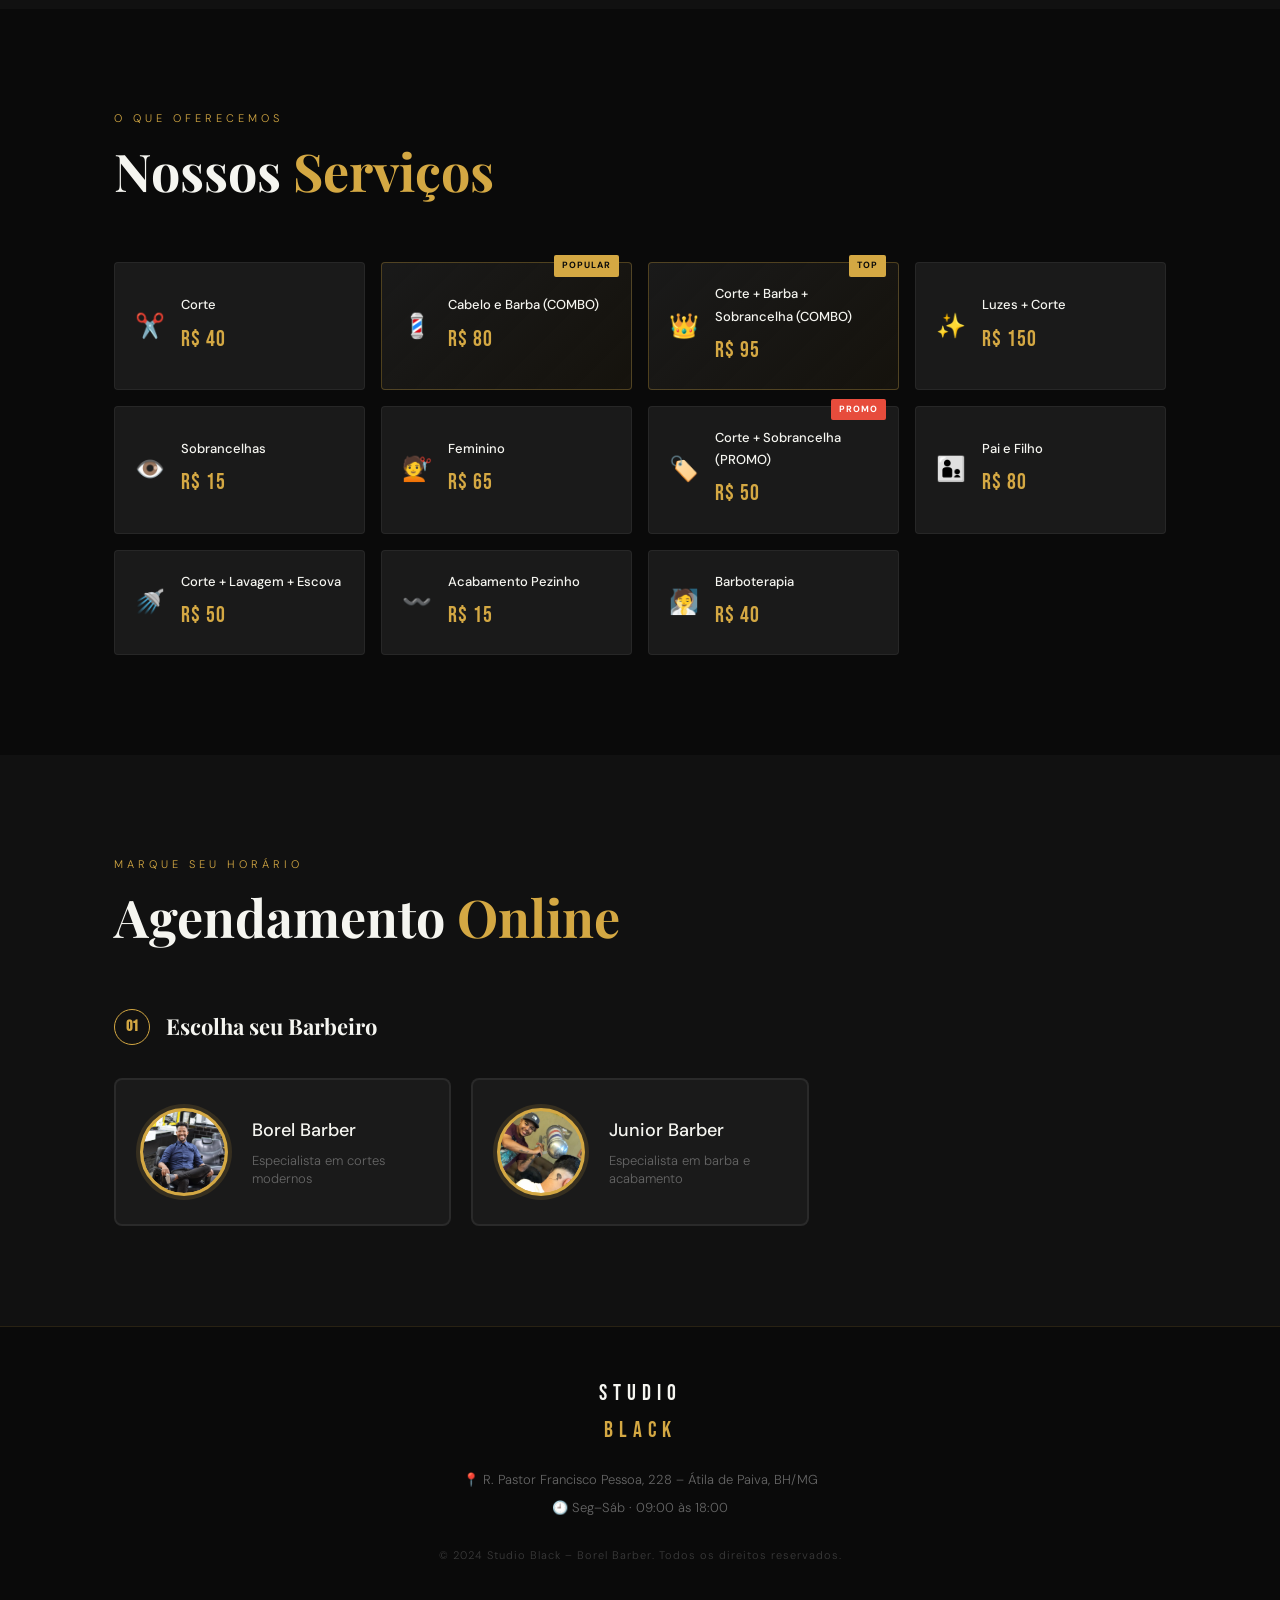
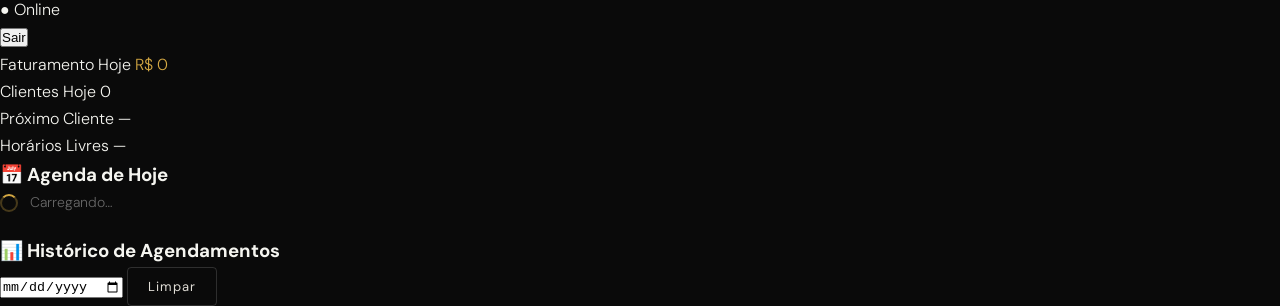
==== commit aaa85db7: "Adicionando Painel Admin para proprietário" ====
--- a/docs/index.html
+++ b/docs/index.html
@@ -207,7 +207,7 @@
           <div class="barbeiro-card" data-barbeiro="Borel Barber" data-tel="553181126249"
             onclick="selecionarBarbeiro(this)">
             <div class="barbeiro-avatar">
-              <img src="borel.jpg" alt="Borel Barber"
+              <img src="borel.jpeg" alt="Borel Barber"
                 onerror="this.style.display='none';this.parentElement.setAttribute('data-fallback','B')" />
             </div>
             <div class="barbeiro-info">
@@ -219,7 +219,7 @@
           <div class="barbeiro-card" data-barbeiro="Junior Barber" data-tel="553192027328"
             onclick="selecionarBarbeiro(this)">
             <div class="barbeiro-avatar">
-              <img src="junior.jpg" alt="Junior Barber"
+              <img src="junior.jpeg" alt="Junior Barber"
                 onerror="this.style.display='none';this.parentElement.setAttribute('data-fallback','J')" />
             </div>
             <div class="barbeiro-info">
@@ -270,6 +270,19 @@
           <div class="resumo-linha"><span>Data</span><strong id="r-data">—</strong></div>
           <div class="resumo-linha"><span>Horário</span><strong id="r-horario">—</strong></div>
         </div>
+        <div class="resumo-cliente">
+          <h4 class="resumo-cliente-titulo">Seus dados</h4>
+          <div class="resumo-campos">
+            <div class="resumo-campo-group">
+              <label for="r-nome">Seu nome *</label>
+              <input type="text" id="r-nome" placeholder="Ex: João Silva" />
+            </div>
+            <div class="resumo-campo-group">
+              <label for="r-telefone">Seu WhatsApp *</label>
+              <input type="tel" id="r-telefone" placeholder="Ex: (31) 99999-9999" />
+            </div>
+          </div>
+        </div>
         <div id="resumo-feedback" class="resumo-feedback"></div>
         <div class="resumo-actions">
           <button class="btn-back" onclick="voltarStep(4)">← Voltar</button>
--- a/docs/style.css
+++ b/docs/style.css
@@ -1008,4 +1008,67 @@
     width: 100%;
     text-align: center;
   }
+}
+
+
+/* ── Resumo – campos nome e telefone ── */
+.resumo-cliente {
+  background: var(--black3);
+  border: 1px solid rgba(212, 168, 67, .2);
+  border-radius: var(--radius);
+  padding: 24px;
+  margin-bottom: 28px;
+}
+
+.resumo-cliente-titulo {
+  font-size: 13px;
+  letter-spacing: 2px;
+  text-transform: uppercase;
+  color: var(--gold);
+  margin-bottom: 16px;
+}
+
+.resumo-campos {
+  display: grid;
+  grid-template-columns: 1fr 1fr;
+  gap: 16px;
+}
+
+.resumo-campo-group {
+  display: flex;
+  flex-direction: column;
+  gap: 6px;
+}
+
+.resumo-campo-group label {
+  font-size: 11px;
+  letter-spacing: 1px;
+  text-transform: uppercase;
+  color: var(--gray);
+}
+
+.resumo-campo-group input {
+  background: var(--black2);
+  border: 1px solid rgba(255, 255, 255, .1);
+  color: var(--white);
+  font-family: var(--font-body);
+  font-size: 14px;
+  padding: 12px 14px;
+  border-radius: var(--radius);
+  outline: none;
+  transition: border-color var(--transition);
+}
+
+.resumo-campo-group input:focus {
+  border-color: var(--gold);
+}
+
+.resumo-campo-group input::placeholder {
+  color: rgba(255, 255, 255, .25);
+}
+
+@media (max-width: 480px) {
+  .resumo-campos {
+    grid-template-columns: 1fr;
+  }
 }
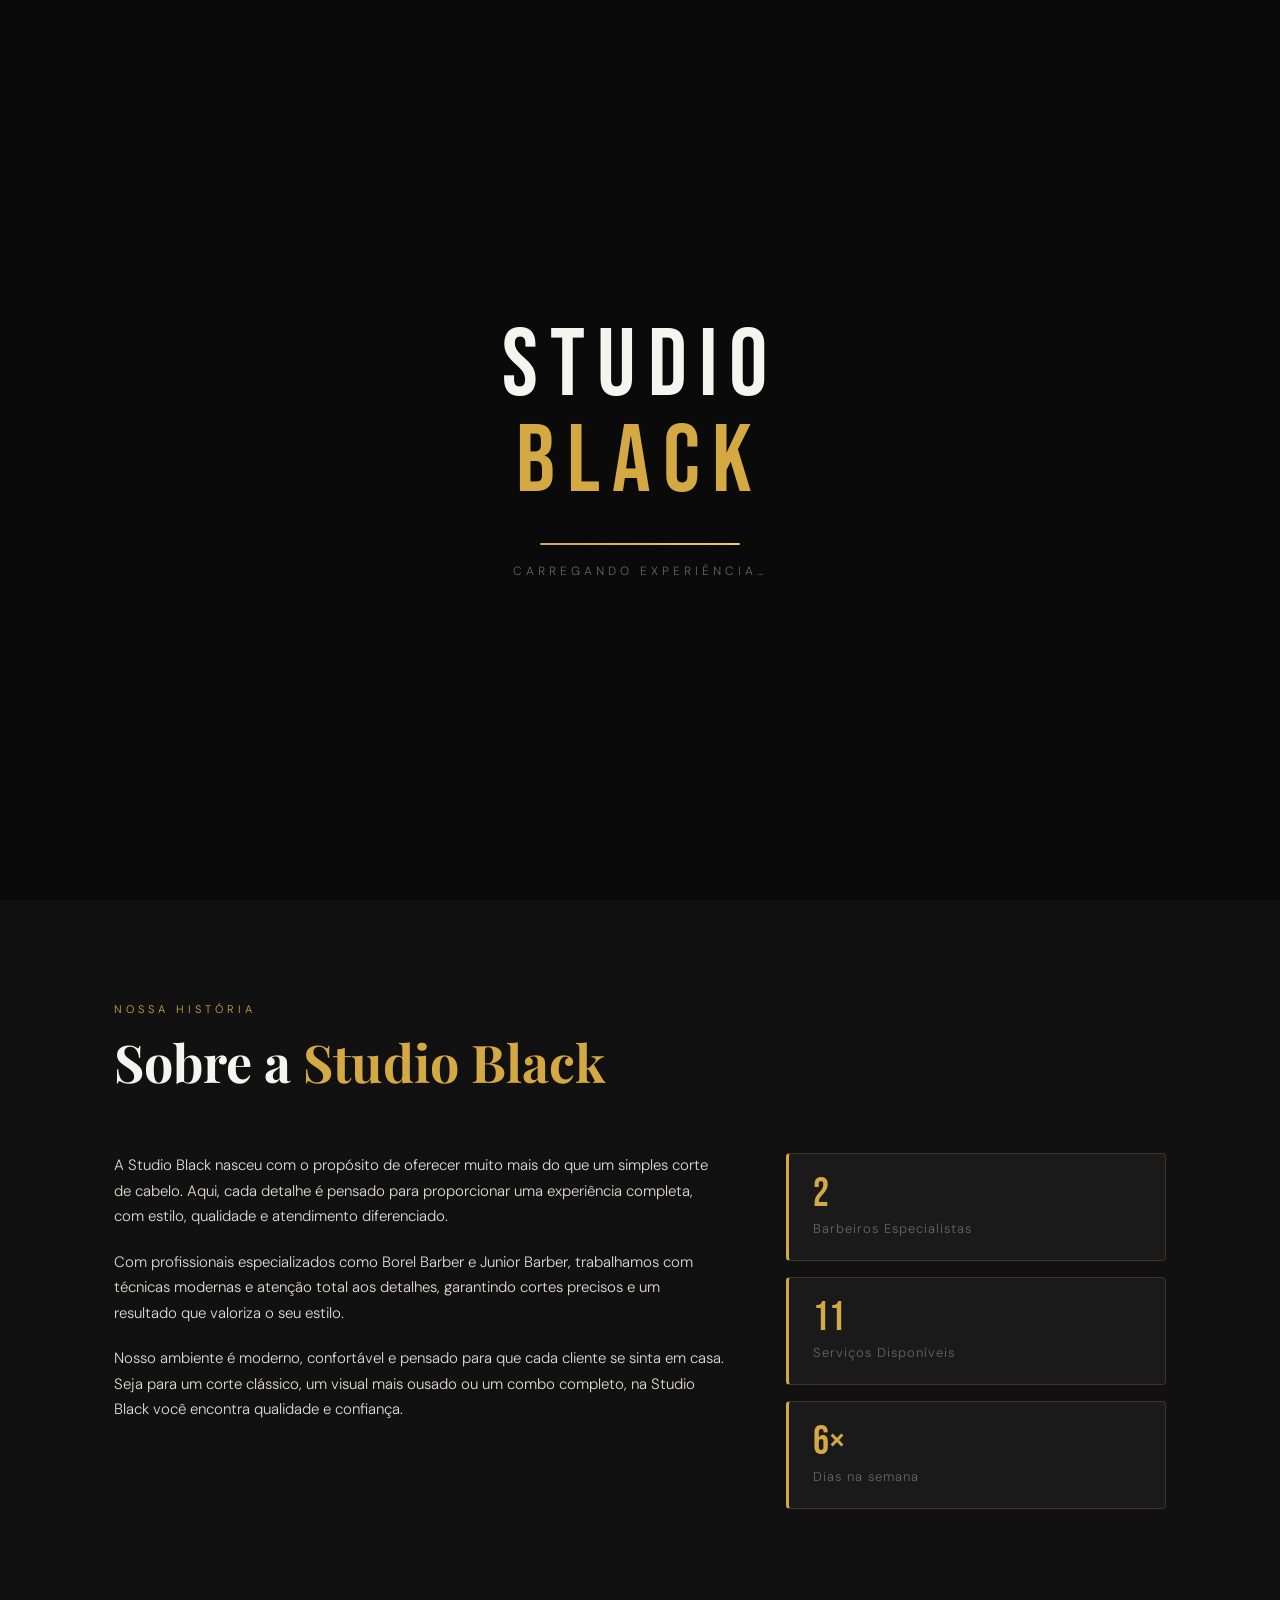
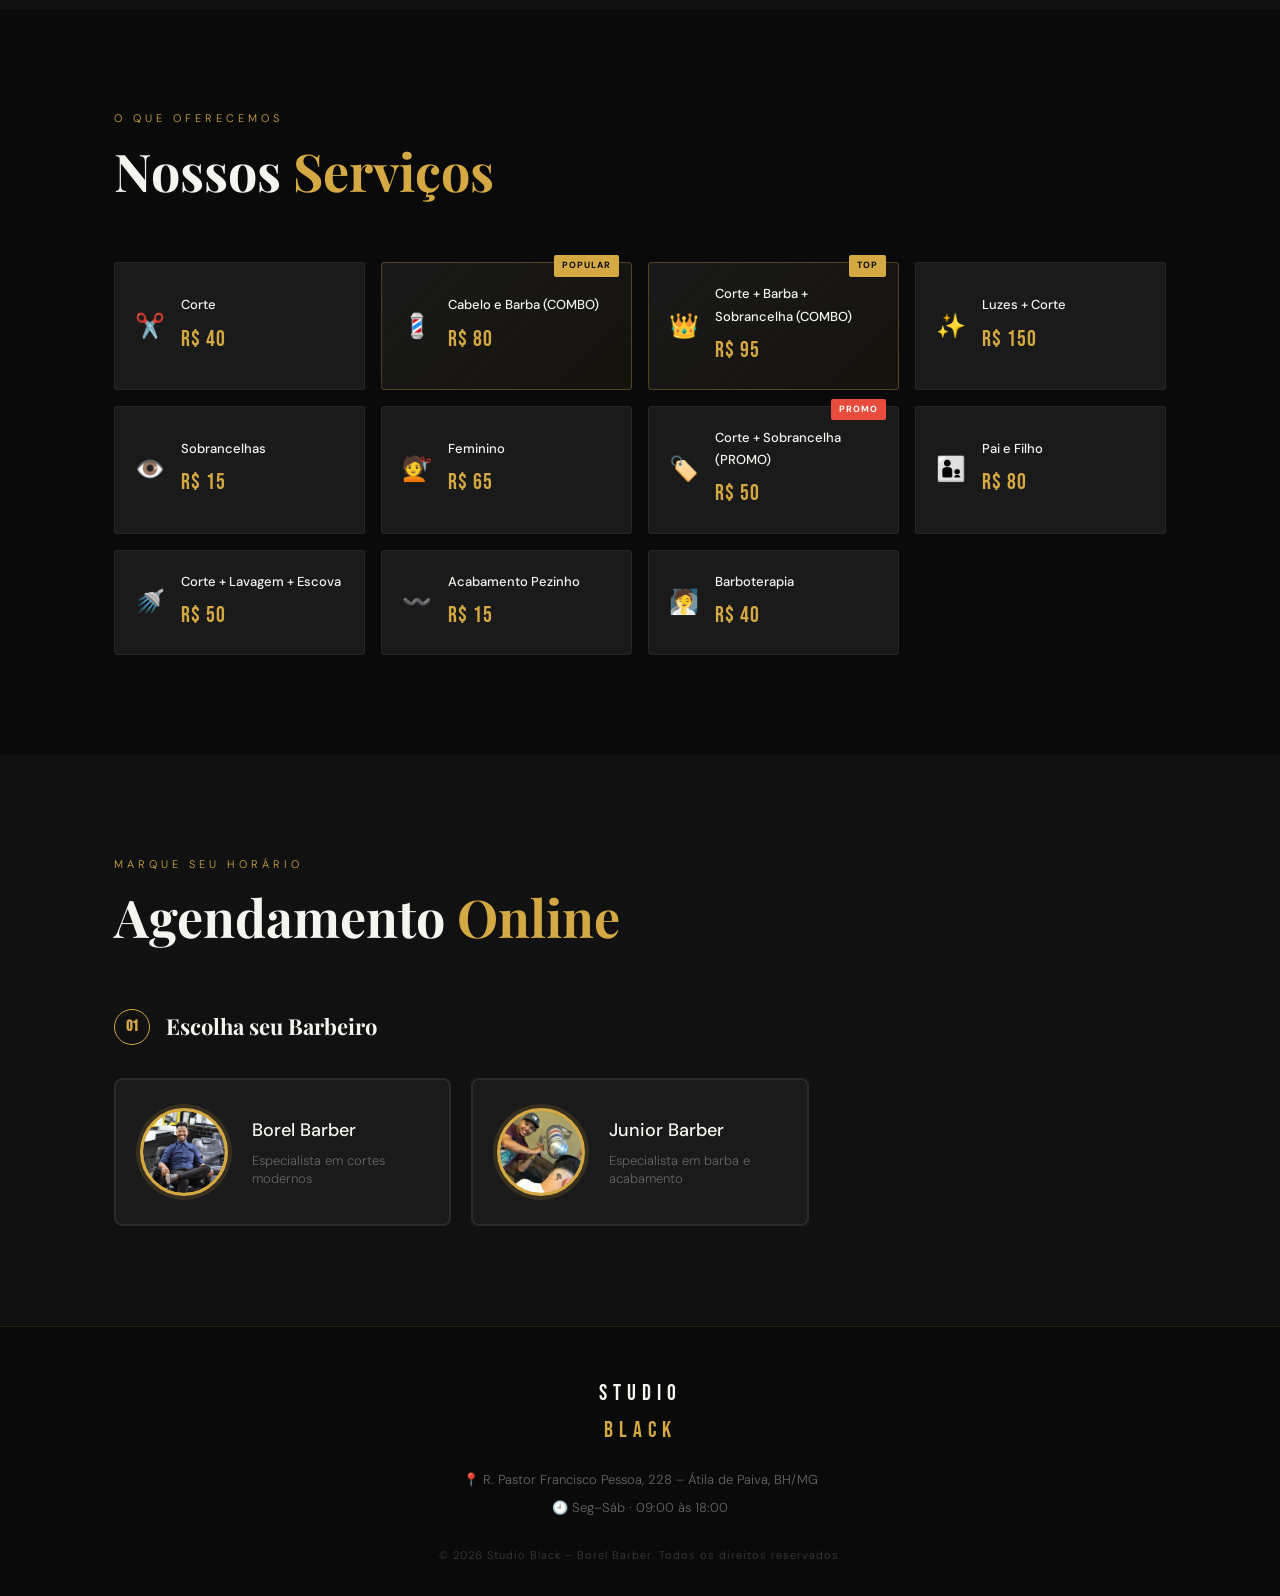
==== commit 6c749fe5: "Atualizações Adicionando novas tarefas no painel admin, E adicionando mais dias no periodo de agenda" ====
--- a/docs/index.html
+++ b/docs/index.html
@@ -307,61 +307,11 @@
         <p>🕘 Seg–Sáb · 09:00 às 18:00</p>
       </div>
       <div class="footer-copy">
-        © 2024 Studio Black – Borel Barber. Todos os direitos reservados.
+        © 2026 Studio Black – Borel Barber. Todos os direitos reservados.
       </div>
     </div>
   </footer>
-  <div class="admin-topbar-info">
-    <span id="admin-nome-logado" class="admin-nome-logado"></span>
-    <span class="admin-dot">●</span>
-    <span class="admin-status">Online</span>
-  </div>
-  <button class="admin-sair-btn" onclick="adminSair()">Sair</button>
-  </div>
-  <div class="admin-body">
-    <div class="admin-kpis">
-      <div class="kpi-card">
-        <span class="kpi-label">Faturamento Hoje</span>
-        <span class="kpi-valor gold" id="kpi-faturamento">R$ 0</span>
-      </div>
-      <div class="kpi-card">
-        <span class="kpi-label">Clientes Hoje</span>
-        <span class="kpi-valor" id="kpi-clientes">0</span>
-      </div>
-      <div class="kpi-card">
-        <span class="kpi-label">Próximo Cliente</span>
-        <span class="kpi-valor" id="kpi-proximo">—</span>
-      </div>
-      <div class="kpi-card">
-        <span class="kpi-label">Horários Livres</span>
-        <span class="kpi-valor" id="kpi-livres">—</span>
-      </div>
-    </div>
-    <div class="admin-section">
-      <div class="admin-section-header">
-        <h3>📅 Agenda de Hoje</h3>
-        <span id="admin-data-hoje" class="admin-data-label"></span>
-      </div>
-      <div id="admin-loading" class="loading-msg">
-        <div class="spinner"></div> Carregando…
-      </div>
-      <div id="admin-agenda-hoje" class="admin-agenda-lista"></div>
-    </div>
-    <div class="admin-section">
-      <div class="admin-section-header">
-        <h3>📊 Histórico de Agendamentos</h3>
-        <div class="admin-filtro">
-          <input type="date" id="admin-filtro-data" onchange="adminFiltrarHistorico()" />
-          <button class="btn-back" onclick="adminLimparFiltro()">Limpar</button>
-        </div>
-      </div>
-      <div id="admin-historico-loading" class="loading-msg" style="display:none">
-        <div class="spinner"></div> Carregando…
-      </div>
-      <div id="admin-historico" class="admin-agenda-lista"></div>
-    </div>
-  </div>
-  </div>
+
 
   <script src="script.js"></script>
 </body>
